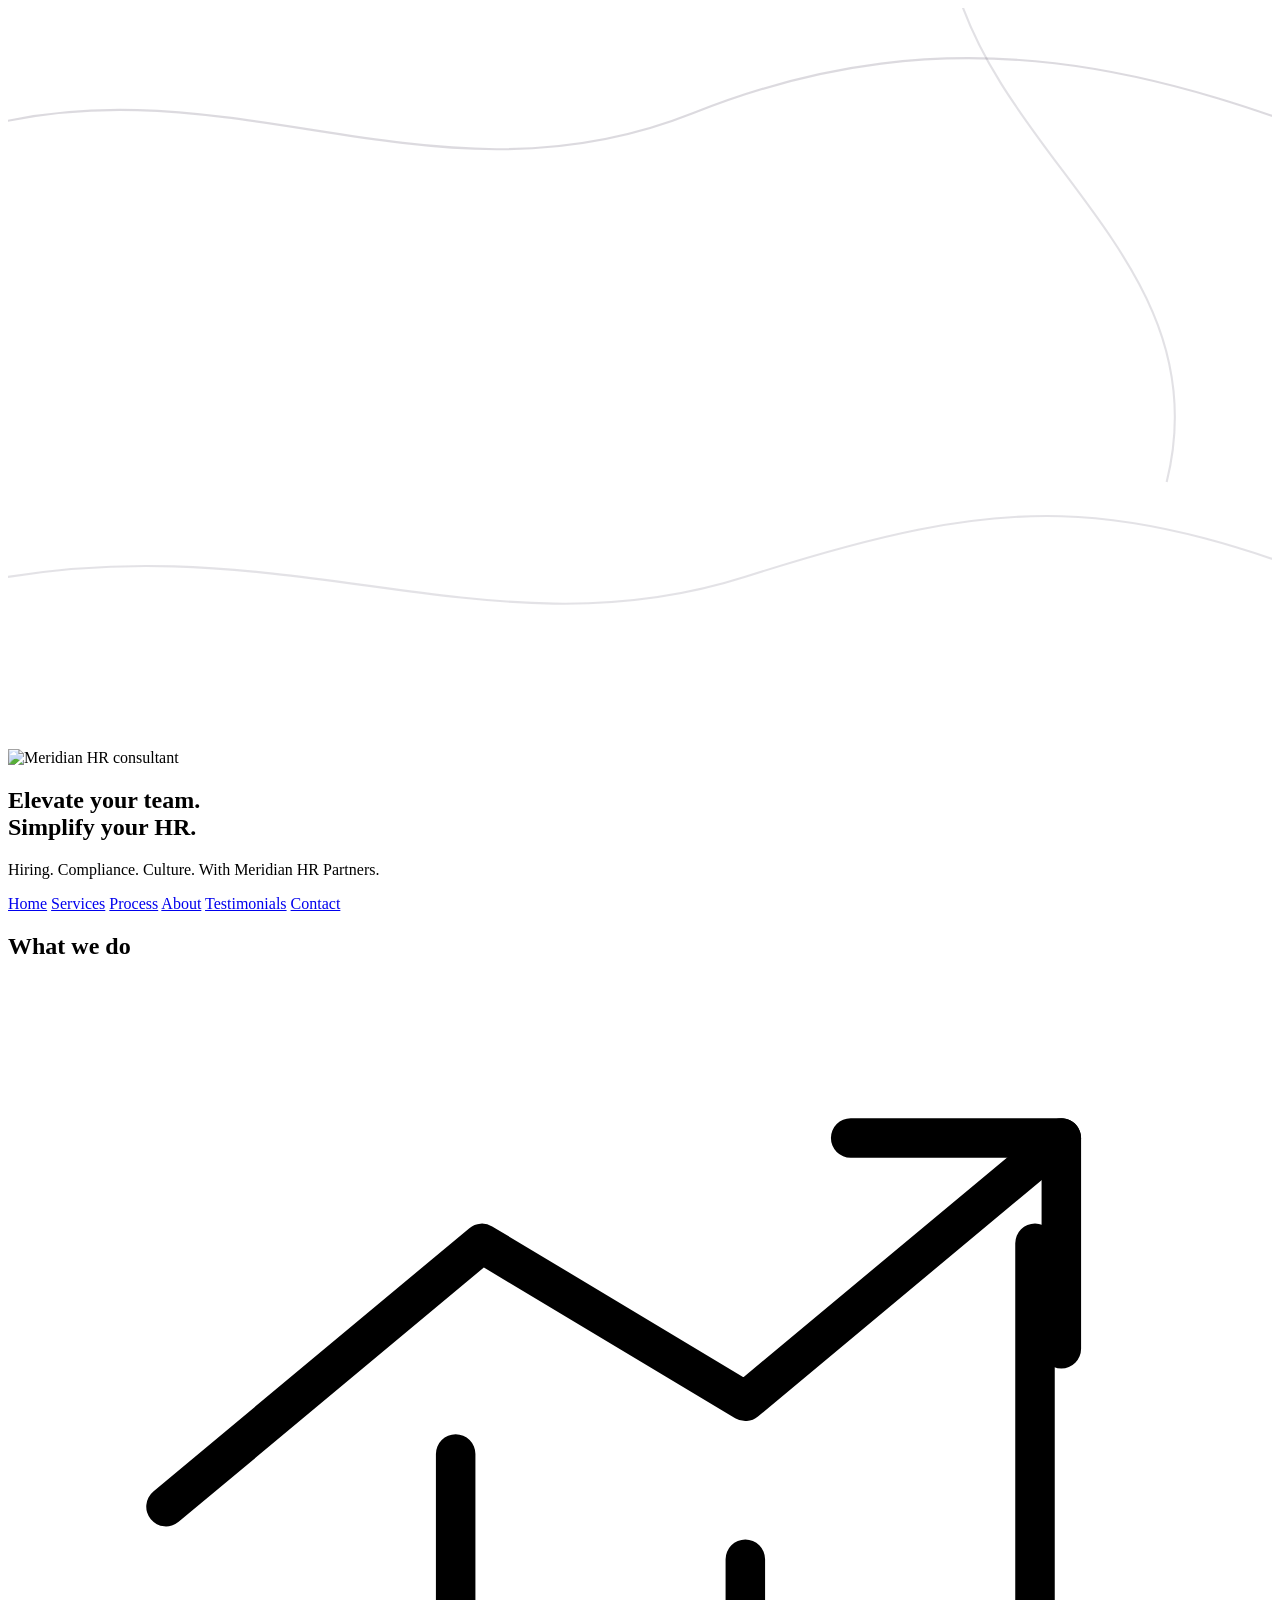
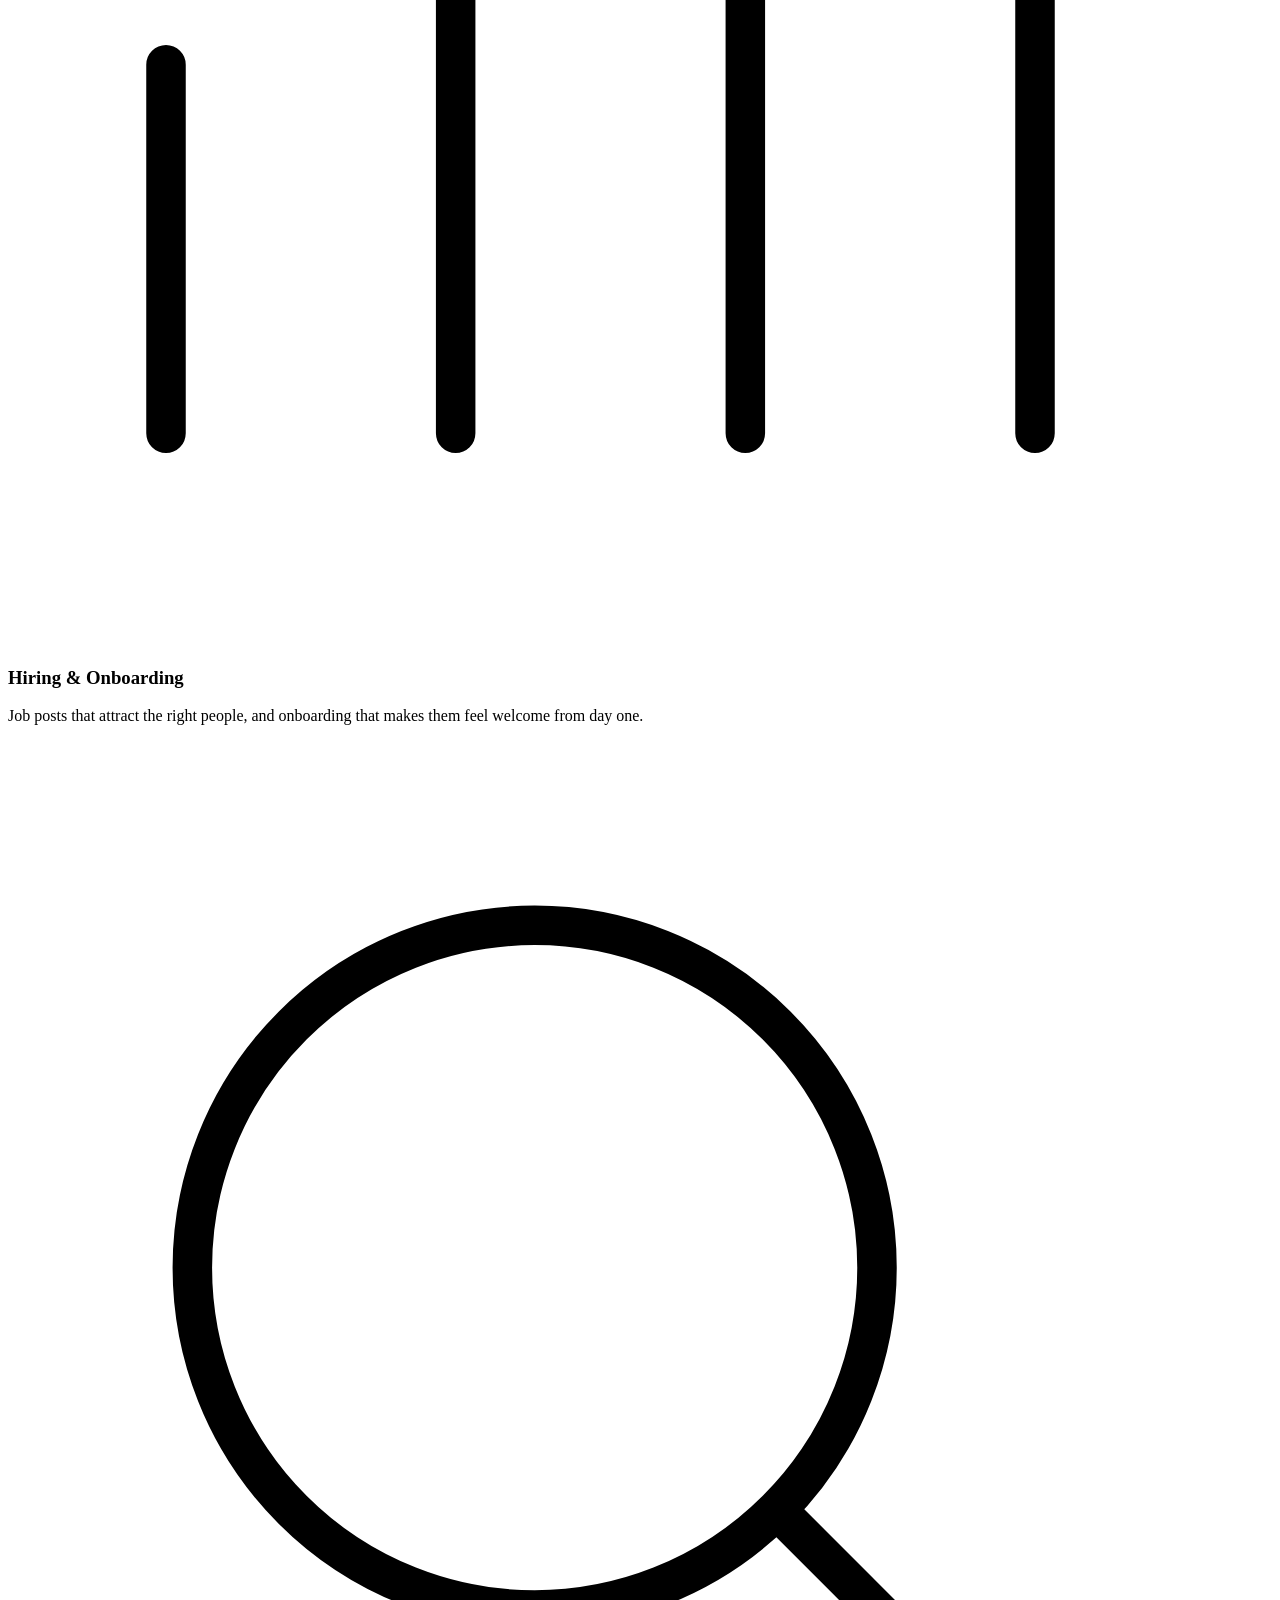
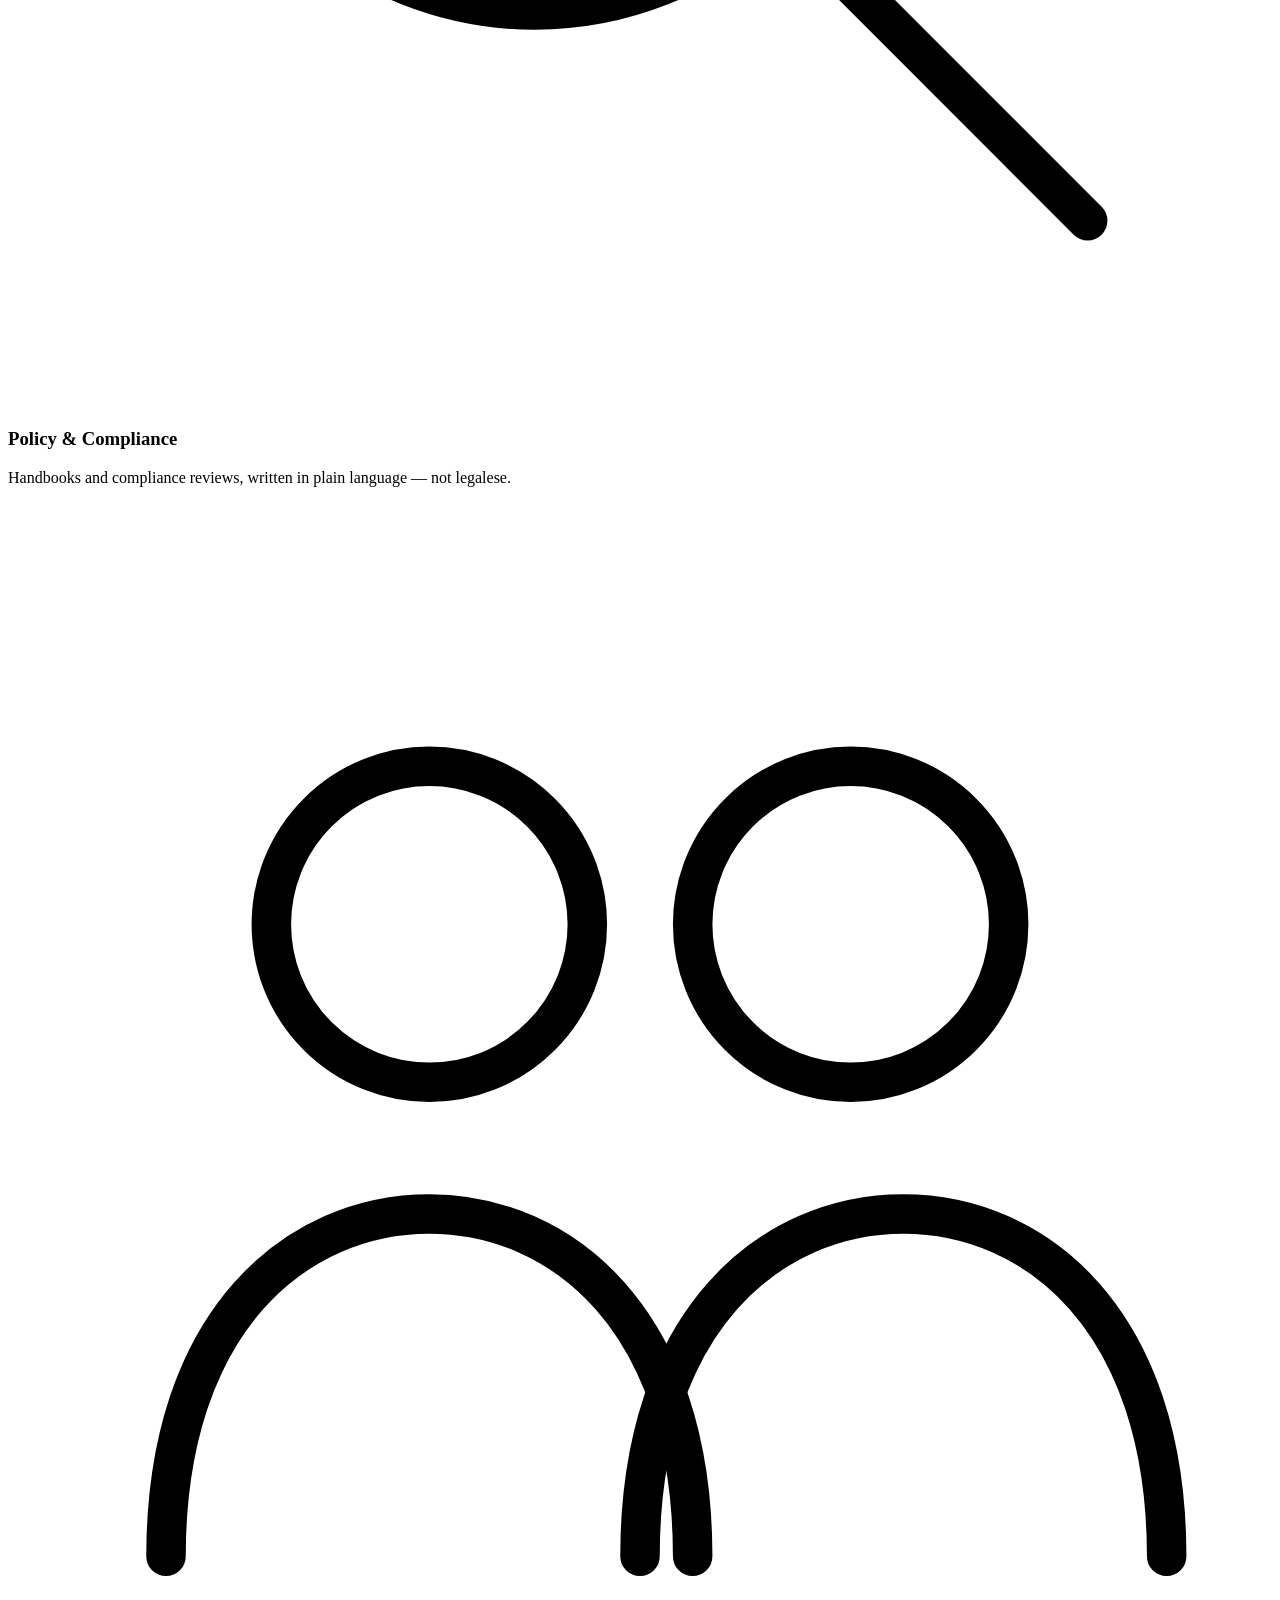
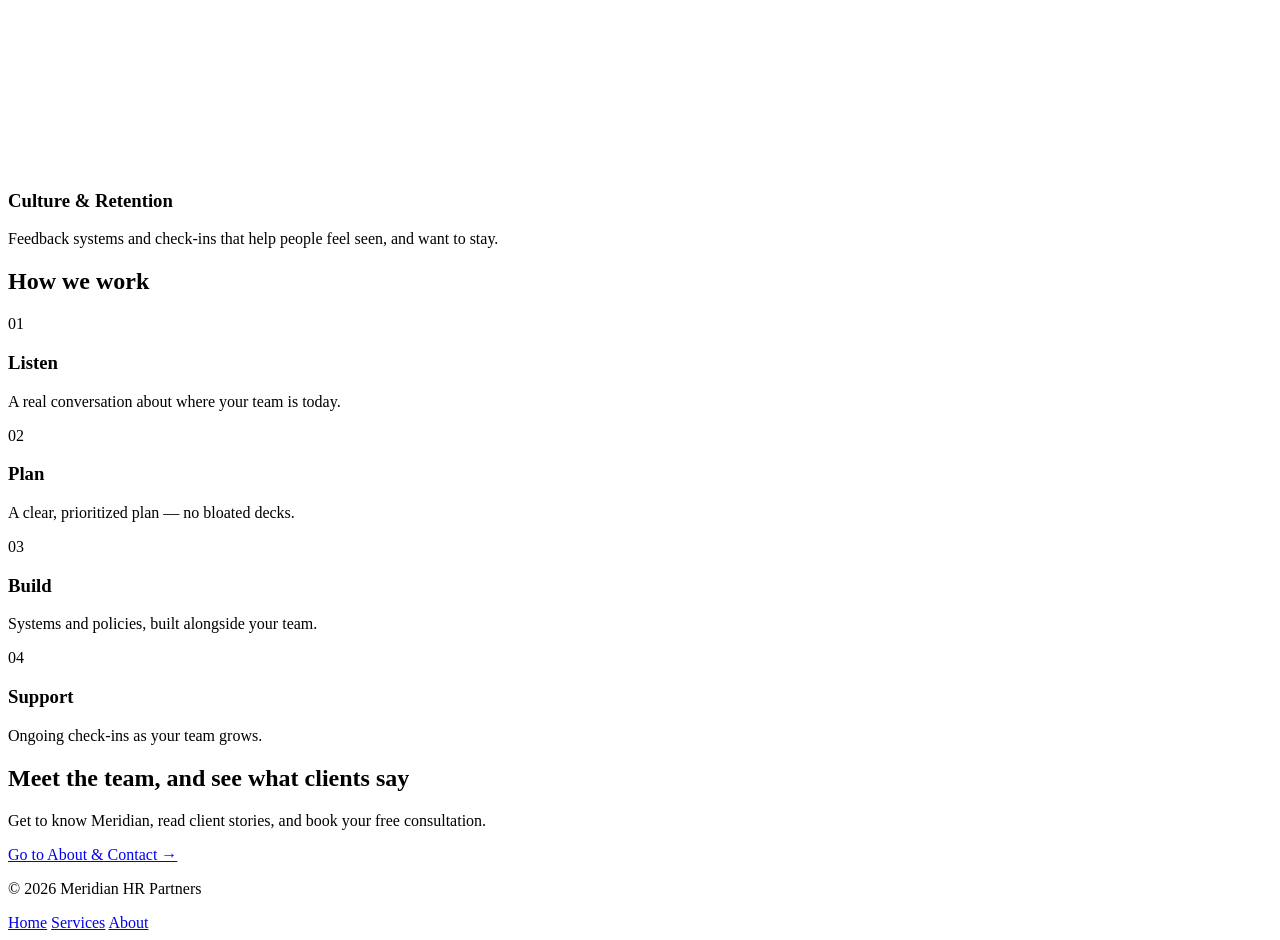
==== index.html @ 8bb18b6f "Create index.html" ====
<!DOCTYPE html>
<html lang="en">
<head>
<meta charset="UTF-8">
<meta name="viewport" content="width=device-width, initial-scale=1.0">
<title>Meridian HR Partners — People-first HR consulting</title>
<link rel="preconnect" href="https://fonts.googleapis.com">
<link rel="preconnect" href="https://fonts.gstatic.com" crossorigin>
<link href="https://fonts.googleapis.com/css2?family=Fraunces:wght@500;600;700&family=Inter:wght@400;500;600;700&family=IBM+Plex+Mono:wght@400;500&display=swap" rel="stylesheet">
<link rel="stylesheet" href="style.css">
</head>
<body>

<!-- ============ HERO ============ -->
<section class="hero" id="top">
  <svg class="hero-lines" viewBox="0 0 1200 700" preserveAspectRatio="none" aria-hidden="true">
    <path d="M -50 120 C 200 40, 400 200, 650 100 S 1100 60, 1300 140" fill="none" stroke="#3D3550" stroke-opacity="0.18" stroke-width="2"/>
    <path d="M -50 550 C 250 480, 450 620, 700 540 S 1050 460, 1300 560" fill="none" stroke="#3D3550" stroke-opacity="0.14" stroke-width="2"/>
    <path d="M 900 -20 C 950 150, 1150 250, 1100 450" fill="none" stroke="#3D3550" stroke-opacity="0.15" stroke-width="2"/>
  </svg>

  <div class="hero-inner">
    <div class="hero-photo">
      <img src="https://images.unsplash.com/photo-1573497019940-1c28c88b4f3e?w=700&q=80" alt="Meridian HR consultant">
    </div>
    <div class="hero-text">
      <h1>Elevate your team.<br>Simplify your HR.</h1>
      <p class="hero-sub">Hiring. Compliance. Culture. With Meridian HR Partners.</p>
    </div>
  </div>
</section>

<!-- ============ NAV ============ -->
<header class="site-nav">
  <div class="nav-inner">
    <a href="#top" class="is-current">Home</a>
    <a href="#services">Services</a>
    <a href="#process">Process</a>
    <a href="about.html">About</a>
    <a href="about.html#testimonials">Testimonials</a>
    <a href="about.html#contact">Contact</a>
  </div>
</header>

<!-- ============ WHAT WE DO ============ -->
<section class="services" id="services">
  <h2>What we do</h2>

  <div class="service-grid">
    <div class="service-card">
      <svg class="service-icon" viewBox="0 0 48 48" fill="none" stroke="currentColor" stroke-width="1.5">
        <path d="M6 40 L6 26 M17 40 L17 18 M28 40 L28 22 M39 40 L39 10" stroke-linecap="round"/>
        <path d="M6 20 L18 10 L28 16 L40 6" stroke-linecap="round" stroke-linejoin="round"/>
        <path d="M32 6 L40 6 L40 14" stroke-linecap="round" stroke-linejoin="round"/>
      </svg>
      <h3>Hiring &amp; Onboarding</h3>
      <p>Job posts that attract the right people, and onboarding that makes them feel welcome from day one.</p>
    </div>

    <div class="service-card">
      <svg class="service-icon" viewBox="0 0 48 48" fill="none" stroke="currentColor" stroke-width="1.5">
        <circle cx="20" cy="20" r="13"/>
        <path d="M29.5 29.5 L41 41" stroke-linecap="round"/>
      </svg>
      <h3>Policy &amp; Compliance</h3>
      <p>Handbooks and compliance reviews, written in plain language — not legalese.</p>
    </div>

    <div class="service-card">
      <svg class="service-icon" viewBox="0 0 48 48" fill="none" stroke="currentColor" stroke-width="1.5">
        <circle cx="16" cy="16" r="6"/>
        <circle cx="32" cy="16" r="6"/>
        <path d="M6 40 C6 31, 11 27, 16 27 C21 27, 26 31, 26 40" stroke-linecap="round"/>
        <path d="M24 40 C24 31, 29 27, 34 27 C39 27, 44 31, 44 40" stroke-linecap="round"/>
      </svg>
      <h3>Culture &amp; Retention</h3>
      <p>Feedback systems and check-ins that help people feel seen, and want to stay.</p>
    </div>
  </div>
</section>

<!-- ============ PROCESS ============ -->
<section class="process" id="process">
  <h2>How we work</h2>
  <div class="process-steps">
    <div class="step">
      <span class="step-number">01</span>
      <h3>Listen</h3>
      <p>A real conversation about where your team is today.</p>
    </div>
    <div class="step">
      <span class="step-number">02</span>
      <h3>Plan</h3>
      <p>A clear, prioritized plan — no bloated decks.</p>
    </div>
    <div class="step">
      <span class="step-number">03</span>
      <h3>Build</h3>
      <p>Systems and policies, built alongside your team.</p>
    </div>
    <div class="step">
      <span class="step-number">04</span>
      <h3>Support</h3>
      <p>Ongoing check-ins as your team grows.</p>
    </div>
  </div>
</section>

<!-- ============ CTA TEASER ============ -->
<footer class="cta cta-teaser">
  <div class="cta-teaser-inner">
    <h2>Meet the team, and see what clients say</h2>
    <p>Get to know Meridian, read client stories, and book your free consultation.</p>
    <a href="about.html#contact" class="btn-lemon">Go to About &amp; Contact →</a>
  </div>

  <div class="footer-bottom">
    <p>© 2026 Meridian HR Partners</p>
    <div class="footer-links">
      <a href="#top">Home</a>
      <a href="#services">Services</a>
      <a href="about.html">About</a>
    </div>
  </div>
</footer>

<script src="script.js"></script>
</body>
</html>
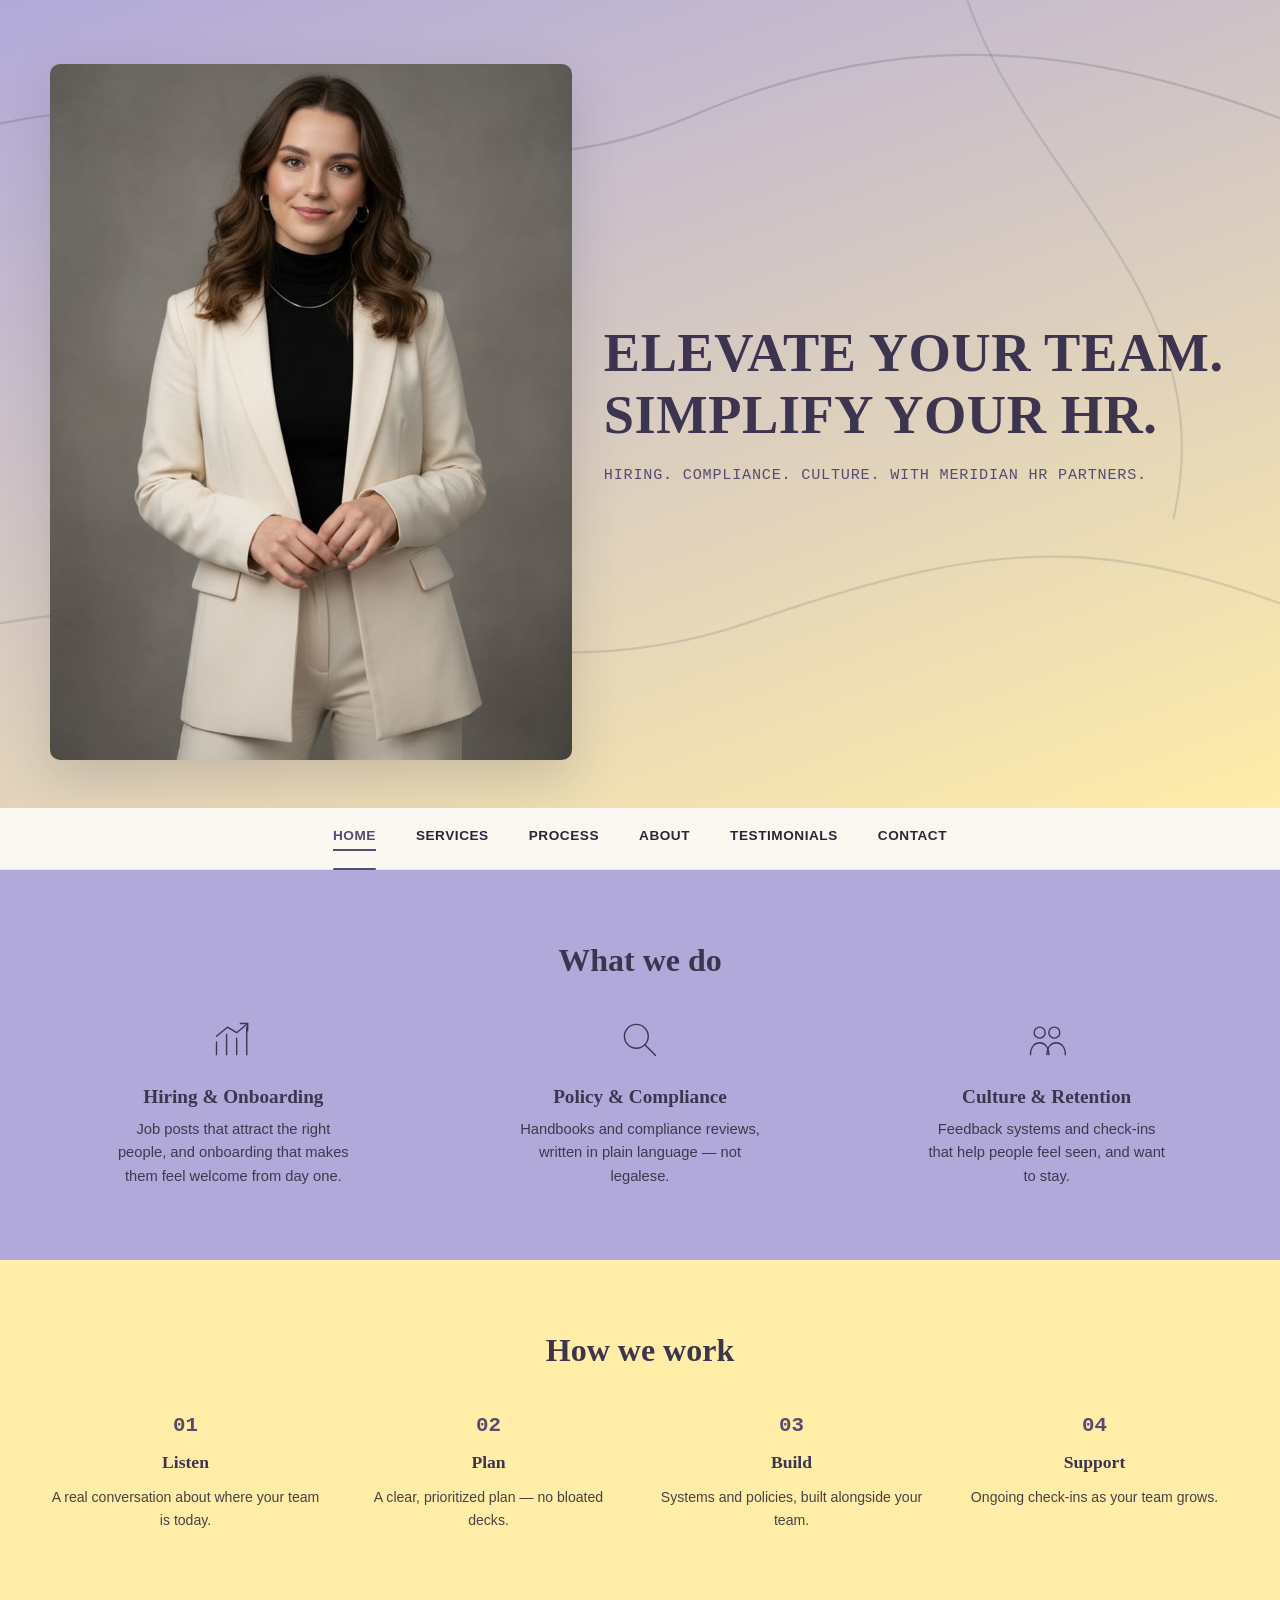
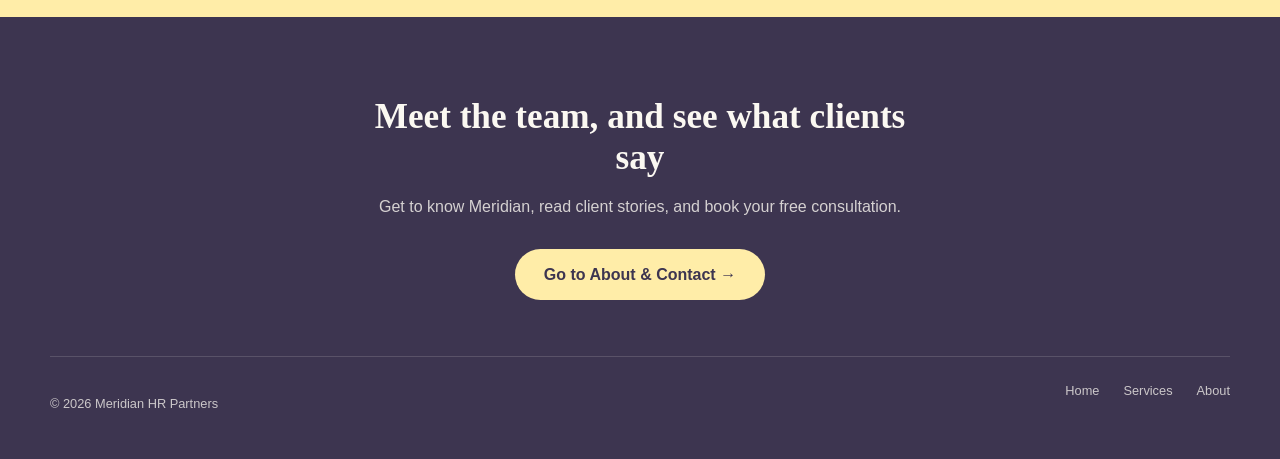
==== commit dacf0494: "Create index.html" ====
--- a/index.html
+++ b/index.html
@@ -21,7 +21,7 @@
 
   <div class="hero-inner">
     <div class="hero-photo">
-      <img src="https://images.unsplash.com/photo-1573497019940-1c28c88b4f3e?w=700&q=80" alt="Meridian HR consultant">
+      <img src="Carousel.jpg" alt="Meridian HR consultant">
     </div>
     <div class="hero-text">
       <h1>Elevate your team.<br>Simplify your HR.</h1>
--- a/style.css
+++ b/style.css
@@ -0,0 +1,497 @@
+/* ===========================================
+   TOKENS
+   =========================================== */
+:root{
+  --lavender: #B1A9DA;
+  --lemon: #FFEDA8;
+  --cream: #FBF8F2;
+  --plum: #3D3550;
+  --plum-soft: #574C6E;
+  --ink: #2B2636;
+
+  --font-display: "Fraunces", serif;
+  --font-body: "Inter", sans-serif;
+  --font-mono: "IBM Plex Mono", monospace;
+
+  --container: 1180px;
+}
+
+*,*::before,*::after{ box-sizing: border-box; }
+html{ scroll-behavior: smooth; }
+@media (prefers-reduced-motion: reduce){
+  html{ scroll-behavior: auto; }
+  *{ animation-duration: 0.01ms !important; transition-duration: 0.01ms !important; }
+}
+
+body{
+  margin:0;
+  font-family: var(--font-body);
+  color: var(--ink);
+  background: var(--cream);
+  line-height: 1.6;
+  -webkit-font-smoothing: antialiased;
+}
+
+h1,h2,h3{ font-family: var(--font-display); margin:0; line-height:1.15; color: var(--plum); }
+a{ color:inherit; text-decoration:none; }
+img{ max-width:100%; display:block; }
+button{ font-family: inherit; cursor:pointer; }
+
+:focus-visible{ outline: 3px solid var(--plum); outline-offset: 3px; }
+
+.eyebrow{
+  font-family: var(--font-mono);
+  font-size: .8rem;
+  letter-spacing: .04em;
+  text-transform: uppercase;
+  color: var(--plum-soft);
+}
+
+/* ===========================================
+   HERO
+   =========================================== */
+.hero{
+  position: relative;
+  background: linear-gradient(160deg, var(--lavender) 0%, var(--lemon) 100%);
+  padding: 4rem 1.5rem 3rem;
+  overflow: hidden;
+}
+.hero-lines{
+  position:absolute;
+  inset:0;
+  width:100%;
+  height:100%;
+}
+.hero-inner{
+  position: relative;
+  z-index: 1;
+  max-width: var(--container);
+  margin: 0 auto;
+  display: grid;
+  grid-template-columns: 1fr 1.2fr;
+  align-items: center;
+  gap: 2rem;
+}
+.hero-photo{
+  border-radius: 10px;
+  overflow: hidden;
+  aspect-ratio: 3/4;
+  box-shadow: 0 20px 50px rgba(61,53,80,.18);
+}
+.hero-photo img{ width:100%; height:100%; object-fit: cover; }
+
+.hero-text h1{
+  font-size: clamp(2.2rem, 5vw, 3.4rem);
+  font-weight: 600;
+  text-transform: uppercase;
+  letter-spacing: .01em;
+}
+.hero-sub{
+  margin-top: 1rem;
+  font-family: var(--font-mono);
+  font-size: .95rem;
+  color: var(--plum-soft);
+  text-transform: uppercase;
+  letter-spacing: .05em;
+}
+
+/* ===========================================
+   PAGE BANNER (About page)
+   =========================================== */
+.page-banner{
+  position: relative;
+  background: linear-gradient(160deg, var(--lavender) 0%, var(--lemon) 100%);
+  padding: 4rem 1.5rem;
+  overflow: hidden;
+  text-align: center;
+}
+.page-banner-inner{
+  position: relative;
+  z-index: 1;
+  max-width: 700px;
+  margin: 0 auto;
+}
+.page-banner h1{
+  font-size: clamp(2rem, 5vw, 3rem);
+  font-weight: 600;
+  margin: .6rem 0;
+}
+.page-banner .hero-sub{
+  font-family: var(--font-mono);
+  font-size: .9rem;
+  color: var(--plum-soft);
+  text-transform: uppercase;
+  letter-spacing: .05em;
+  margin: 0;
+}
+
+/* ===========================================
+   NAV (below hero, like reference)
+   =========================================== */
+.site-nav{
+  background: var(--cream);
+  border-bottom: 1px solid rgba(61,53,80,.1);
+}
+.nav-inner{
+  max-width: var(--container);
+  margin: 0 auto;
+  display:flex;
+  justify-content:center;
+  gap: 2.5rem;
+  padding: 1.1rem 1.5rem;
+  font-size: .85rem;
+  font-weight: 600;
+  letter-spacing: .04em;
+  text-transform: uppercase;
+  flex-wrap: wrap;
+}
+.nav-inner a{ transition: color .2s; }
+.nav-inner a:hover{ color: var(--plum-soft); }
+.nav-inner a.is-current{ color: var(--plum-soft); border-bottom: 2px solid var(--plum-soft); padding-bottom: 2px; }
+
+/* ===========================================
+   SERVICES
+   =========================================== */
+.services{
+  background: var(--lavender);
+  padding: 4.5rem 1.5rem;
+  text-align:center;
+}
+.services h2{
+  font-size: 2rem;
+  margin-bottom: 2.5rem;
+}
+.service-grid{
+  max-width: var(--container);
+  margin: 0 auto;
+  display: grid;
+  grid-template-columns: repeat(3, 1fr);
+  gap: 2.5rem;
+}
+.service-card{ padding: 0 1rem; }
+.service-icon{
+  width: 44px; height:44px;
+  color: var(--plum);
+  margin-bottom: 1rem;
+}
+.service-card h3{ font-size: 1.2rem; margin-bottom: .6rem; }
+.service-card p{ font-size: .92rem; color: var(--ink); opacity:.85; max-width: 30ch; margin: 0 auto; }
+
+/* ===========================================
+   TEAM
+   =========================================== */
+.team{
+  max-width: var(--container);
+  margin: 0 auto;
+  padding: 1rem 1.5rem 5rem;
+  text-align: center;
+}
+.team h2{ font-size: 2rem; margin-bottom: 2.5rem; }
+.team-grid{
+  display: grid;
+  grid-template-columns: repeat(3, 1fr);
+  gap: 2.5rem;
+}
+.team-photo{
+  border-radius: 10px;
+  overflow: hidden;
+  aspect-ratio: 4/5;
+  margin-bottom: 1.2rem;
+}
+.team-photo img{ width:100%; height:100%; object-fit: cover; }
+.team-card h3{ font-size: 1.15rem; margin-bottom: .3rem; }
+.team-role{
+  font-family: var(--font-mono);
+  font-size: .78rem;
+  text-transform: uppercase;
+  letter-spacing: .04em;
+  color: var(--plum-soft);
+  margin: 0 0 .7rem;
+}
+.team-bio{ font-size: .9rem; opacity: .85; max-width: 30ch; margin: 0 auto; }
+
+/* ===========================================
+   TESTIMONIALS
+   =========================================== */
+.testimonial{
+  position: relative;
+  background: var(--cream);
+  padding: 4.5rem 4rem;
+  display:flex;
+  align-items:center;
+  justify-content:center;
+  gap: 2rem;
+  text-align:center;
+}
+.testimonial-track{
+  display:flex;
+  align-items:center;
+  gap: 2.5rem;
+  max-width: var(--container);
+  overflow: hidden;
+}
+.testimonial-slide{
+  flex: 1;
+  opacity: .45;
+  transform: scale(.92);
+  transition: opacity .3s, transform .3s;
+}
+.testimonial-slide.is-active{ opacity:1; transform: scale(1); }
+.t-avatar{
+  width: 52px; height:52px;
+  border-radius:50%;
+  overflow:hidden;
+  margin: 0 auto 1rem;
+}
+.t-avatar-lg{ width:70px; height:70px; }
+.t-avatar img{ width:100%; height:100%; object-fit:cover; }
+.t-quote{ font-family: var(--font-display); font-style: italic; font-size: .95rem; color: var(--plum-soft); margin-bottom: .8rem; }
+.t-quote-lg{ font-size: 1.3rem; color: var(--plum); }
+.t-name{ font-weight:700; margin:0; font-size:.9rem; }
+.t-role{ font-size: .8rem; color: var(--plum-soft); margin: .2rem 0 0; }
+
+.carousel-arrow{
+  background: none;
+  border: none;
+  font-size: 2rem;
+  color: var(--plum);
+  padding: .5rem;
+  flex-shrink:0;
+}
+.carousel-dots{
+  position:absolute;
+  bottom: 1.2rem;
+  left:50%;
+  transform: translateX(-50%);
+  display:flex;
+  gap: .5rem;
+}
+.carousel-dots span{
+  width:8px; height:8px;
+  border-radius:50%;
+  background: var(--plum-soft);
+  opacity:.3;
+}
+.carousel-dots span.active{ opacity:1; }
+
+/* ===========================================
+   ABOUT
+   =========================================== */
+.about{
+  max-width: var(--container);
+  margin: 0 auto;
+  padding: 5rem 1.5rem;
+  display:grid;
+  grid-template-columns: .8fr 1fr;
+  gap: 3.5rem;
+  align-items:center;
+}
+.about-photo img{ border-radius: 10px; aspect-ratio: 4/5; object-fit:cover; }
+.about-copy h2{ font-size: 2.2rem; margin-bottom: 1.2rem; }
+.about-copy p{ margin: 0 0 1rem; max-width: 48ch; }
+.link-underline{
+  display:inline-block;
+  margin-top: .5rem;
+  font-weight:700;
+  border-bottom: 2px solid var(--plum);
+  padding-bottom: 2px;
+}
+
+/* ===========================================
+   PROCESS
+   =========================================== */
+.process{
+  background: var(--lemon);
+  padding: 4.5rem 1.5rem;
+  text-align:center;
+}
+.process h2{ font-size: 2rem; margin-bottom: 2.5rem; }
+.process-steps{
+  max-width: var(--container);
+  margin: 0 auto;
+  display:grid;
+  grid-template-columns: repeat(4, 1fr);
+  gap: 2rem;
+}
+.step-number{
+  font-family: var(--font-mono);
+  font-size: 1.3rem;
+  font-weight:600;
+  color: var(--plum-soft);
+  display:block;
+  margin-bottom: .6rem;
+}
+.step h3{ font-size: 1.1rem; margin-bottom: .5rem; }
+.step p{ font-size: .88rem; opacity:.85; }
+
+/* ===========================================
+   CTA / FOOTER
+   =========================================== */
+.cta{
+  background: var(--plum);
+  color: var(--cream);
+  padding: 5rem 1.5rem 2rem;
+}
+.cta h2, .cta-copy h2{ color: var(--cream); font-size: 2.2rem; }
+.cta-inner{
+  max-width: var(--container);
+  margin: 0 auto;
+  display:grid;
+  grid-template-columns: 1fr 1fr;
+  gap: 3rem;
+  align-items:start;
+}
+.cta-copy p{ margin-top: 1rem; opacity:.8; max-width: 38ch; }
+.cta-form{ display:flex; flex-direction:column; gap: .9rem; }
+.cta-form input, .cta-form textarea{
+  background: transparent;
+  border: none;
+  border-bottom: 1.5px solid rgba(251,248,242,.4);
+  color: var(--cream);
+  padding: .6rem .2rem;
+  font-family: inherit;
+  font-size: .95rem;
+  resize: vertical;
+}
+.cta-form input::placeholder, .cta-form textarea::placeholder{ color: rgba(251,248,242,.55); }
+.cta-form button{
+  margin-top: .5rem;
+  align-self: flex-start;
+  background: var(--lemon);
+  color: var(--plum);
+  border:none;
+  padding: .75rem 1.8rem;
+  border-radius: 999px;
+  font-weight:700;
+  transition: transform .2s;
+}
+.cta-form button:hover{ transform: translateY(-2px); }
+.form-note{ font-size: .85rem; color: var(--lemon); min-height: 1.2em; }
+
+.footer-bottom{
+  max-width: var(--container);
+  margin: 3.5rem auto 0;
+  padding-top: 1.5rem;
+  border-top: 1px solid rgba(251,248,242,.2);
+  display:flex;
+  justify-content:space-between;
+  flex-wrap:wrap;
+  gap: 1rem;
+  font-size: .8rem;
+  opacity:.75;
+}
+.footer-links{ display:flex; gap: 1.5rem; }
+
+.cta-teaser{ text-align: center; }
+.cta-teaser-inner{ max-width: 560px; margin: 0 auto; }
+.cta-teaser-inner p{ margin: 1rem 0 1.8rem; opacity: .8; }
+.btn-lemon{
+  display: inline-block;
+  background: var(--lemon);
+  color: var(--plum);
+  padding: .8rem 1.8rem;
+  border-radius: 999px;
+  font-weight: 700;
+  transition: transform .2s;
+}
+.btn-lemon:hover{ transform: translateY(-2px); }
+
+/* ===========================================
+   SCROLL REVEAL + STAGGER ANIMATIONS
+   =========================================== */
+.reveal{
+  opacity: 0;
+  transform: translateY(32px);
+  transition: opacity .8s cubic-bezier(.22,1,.36,1), transform .8s cubic-bezier(.22,1,.36,1);
+}
+.reveal.is-visible{ opacity: 1; transform: translateY(0); }
+
+.stagger > *{
+  opacity: 0;
+  transform: translateY(24px);
+  transition: opacity .6s cubic-bezier(.22,1,.36,1), transform .6s cubic-bezier(.22,1,.36,1);
+  transition-delay: calc(var(--i, 0) * 90ms);
+}
+.stagger.is-visible > *{ opacity: 1; transform: translateY(0); }
+
+@keyframes heroFadeUp{
+  from{ opacity: 0; transform: translateY(28px); }
+  to{ opacity: 1; transform: translateY(0); }
+}
+.hero-photo, .hero-text > *{
+  opacity: 0;
+  animation: heroFadeUp .9s cubic-bezier(.22,1,.36,1) forwards;
+}
+.hero-photo{ animation-delay: .1s; }
+.hero-text h1{ animation-delay: .25s; }
+.hero-text .hero-sub{ animation-delay: .4s; }
+
+.page-banner-inner > *{
+  opacity: 0;
+  animation: heroFadeUp .8s cubic-bezier(.22,1,.36,1) forwards;
+}
+.page-banner-inner .eyebrow{ animation-delay: .05s; }
+.page-banner-inner h1{ animation-delay: .18s; }
+.page-banner-inner .hero-sub{ animation-delay: .32s; }
+
+@media (prefers-reduced-motion: reduce){
+  .reveal, .stagger > *, .hero-photo, .hero-text > *, .page-banner-inner > *{
+    opacity: 1 !important; transform: none !important; animation: none !important;
+  }
+}
+
+/* ===========================================
+   NAV SLIDING UNDERLINE
+   =========================================== */
+.nav-inner{ position: relative; }
+.nav-inner a{ position: relative; }
+.nav-underline{
+  position: absolute;
+  bottom: -1px;
+  height: 2px;
+  background: var(--plum-soft);
+  border-radius: 2px;
+  transition: left .3s cubic-bezier(.22,1,.36,1), width .3s cubic-bezier(.22,1,.36,1), opacity .2s;
+  opacity: 0;
+}
+.nav-inner:hover .nav-underline{ opacity: 1; }
+
+/* ===========================================
+   TESTIMONIAL SLIDE TRANSITION (upgrade)
+   =========================================== */
+.testimonial-track{ position: relative; }
+.testimonial-slide{
+  transition: opacity .55s cubic-bezier(.22,1,.36,1), transform .55s cubic-bezier(.22,1,.36,1);
+}
+
+/* ===========================================
+   BUTTON MICRO-INTERACTIONS
+   =========================================== */
+.btn-lemon, .cta-form button, .link-underline{
+  transition: transform .25s cubic-bezier(.22,1,.36,1), box-shadow .25s ease, opacity .2s ease;
+}
+.btn-lemon:hover, .cta-form button:hover{
+  transform: translateY(-3px);
+  box-shadow: 0 10px 24px rgba(61,53,80,.22);
+}
+.service-card, .team-card{
+  transition: transform .3s cubic-bezier(.22,1,.36,1);
+}
+.service-card:hover, .team-card:hover{ transform: translateY(-6px); }
+@media (max-width: 900px){
+  .hero-inner{ grid-template-columns: 1fr; text-align:center; }
+  .hero-photo{ max-width: 320px; margin: 0 auto; aspect-ratio: 3/4; }
+  .service-grid{ grid-template-columns: 1fr; gap: 2rem; }
+  .testimonial{ padding: 3rem 1.2rem; }
+  .testimonial-track{ flex-direction: column; }
+  .testimonial-slide{ opacity:1; transform:none; }
+  .about{ grid-template-columns: 1fr; text-align:center; }
+  .about-photo{ max-width: 320px; margin: 0 auto; }
+  .about-copy p{ margin-inline:auto; }
+  .process-steps{ grid-template-columns: 1fr 1fr; }
+  .cta-inner{ grid-template-columns: 1fr; }
+  .cta-form button{ align-self: stretch; }
+  .nav-inner{ gap: 1.2rem; }
+  .team-grid{ grid-template-columns: 1fr; max-width: 320px; margin: 0 auto; gap: 2.5rem; }
+  .page-banner{ padding: 3rem 1.5rem; }
+}
